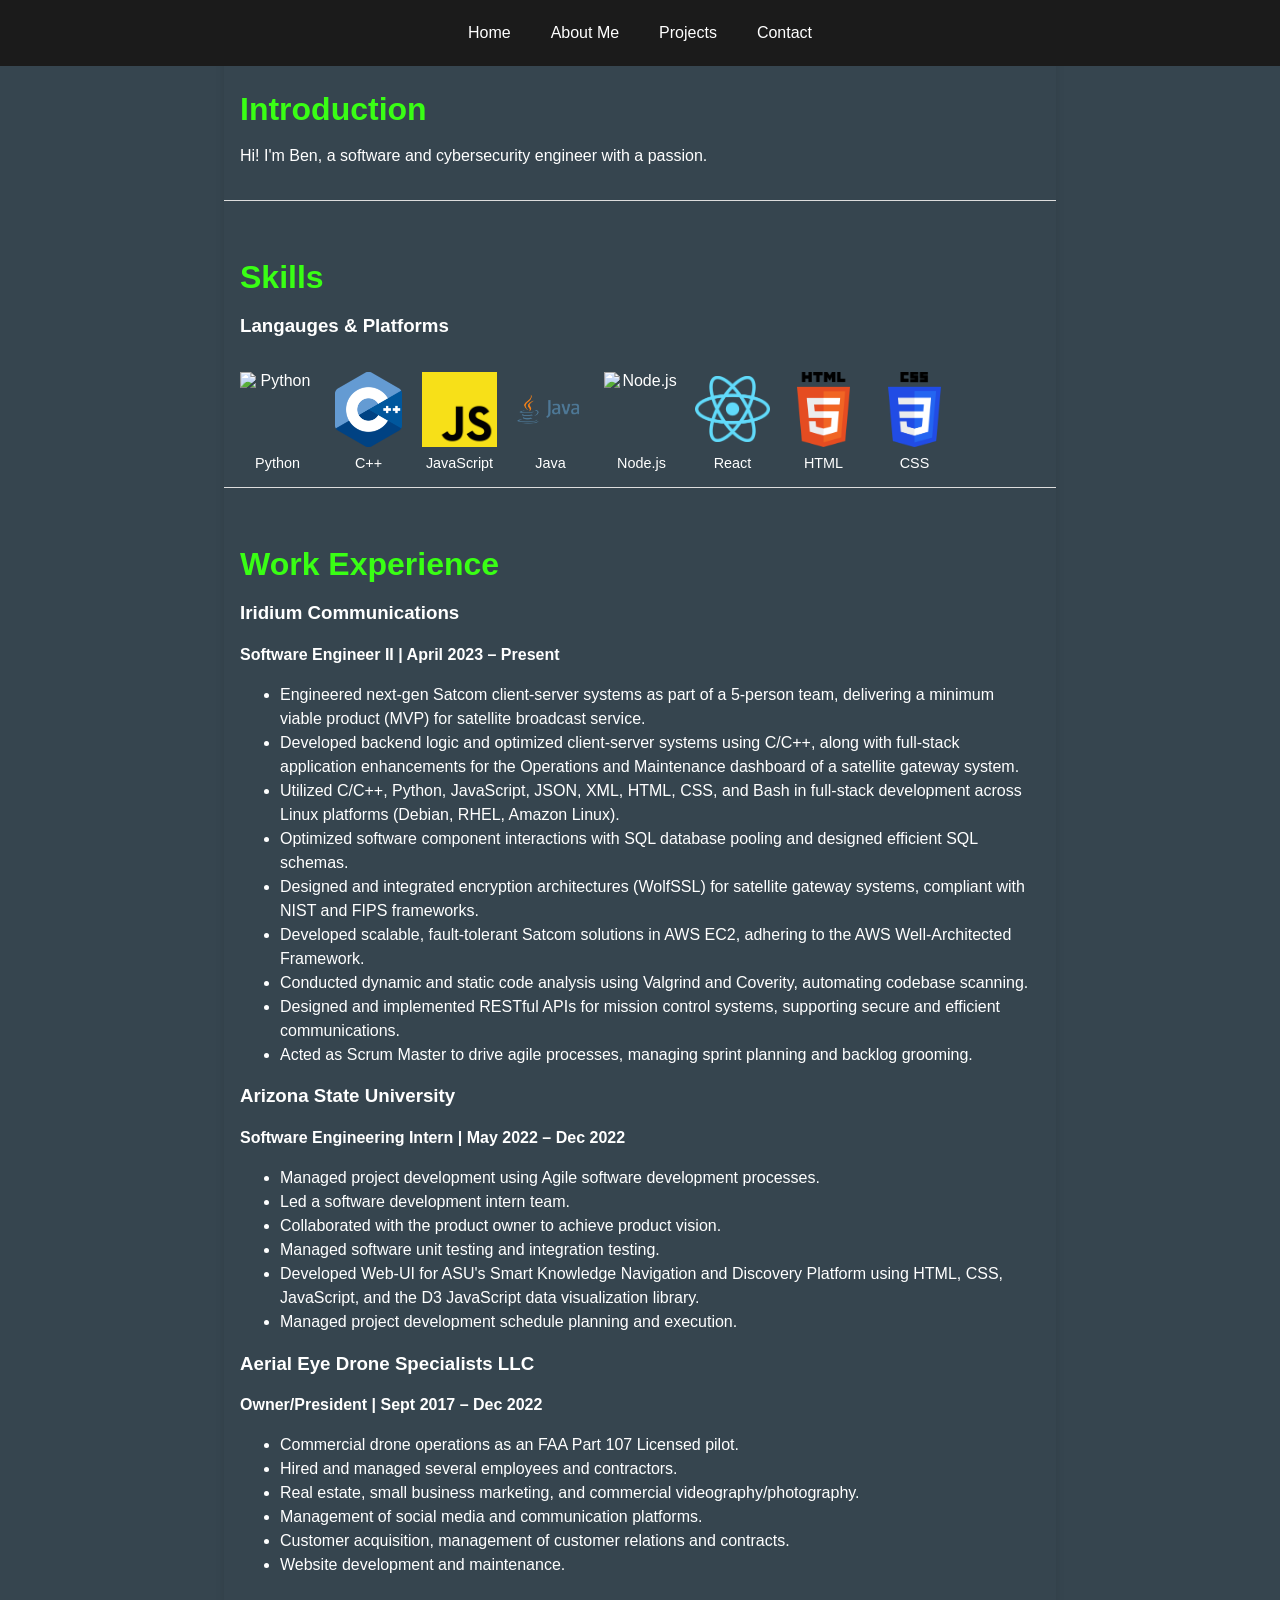
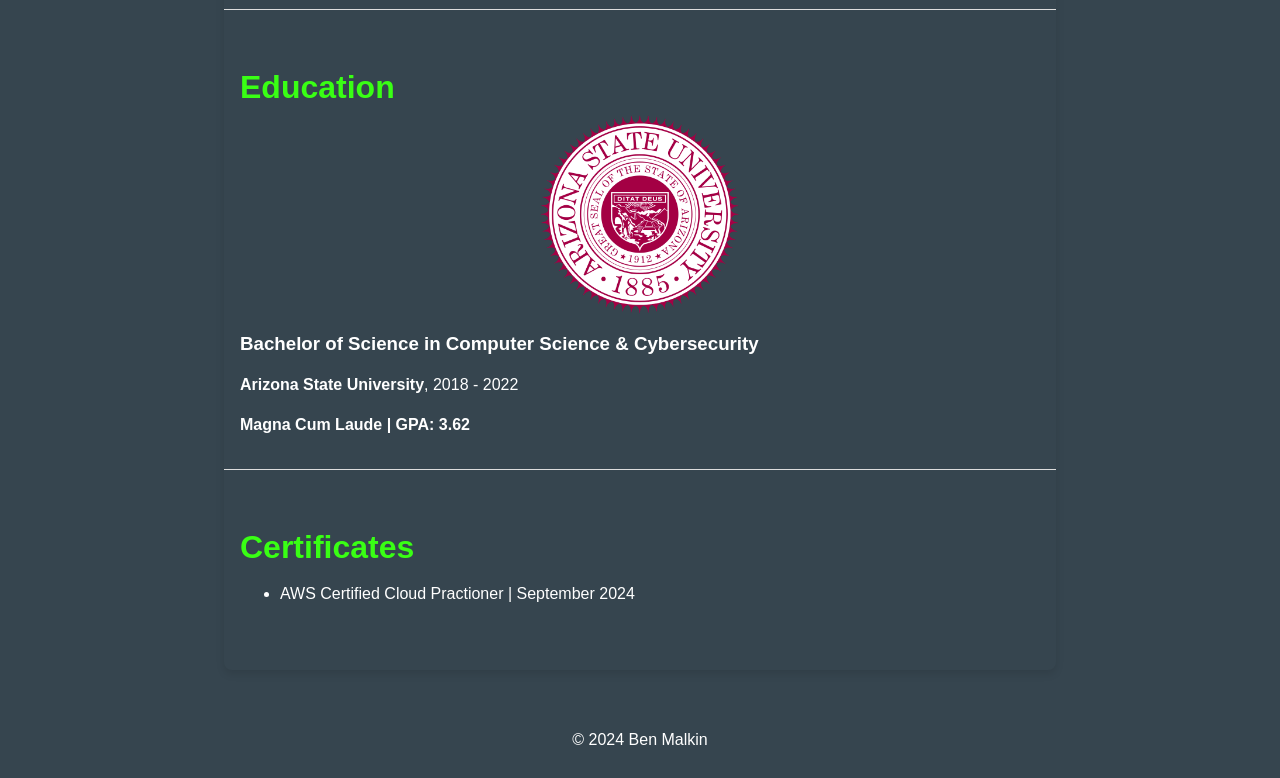
==== about.html @ 4ab467e0 "Update" ====
<!DOCTYPE html>
<html lang="en">
<head>
    <meta charset="UTF-8">
    <meta name="viewport" content="width=device-width, initial-scale=1.0">
    <title>Ben Malkin</title>
    <link rel="stylesheet" href="styles.css">
</head>

<div class = "nav-list">
    <li><a href="./index.html">Home</a></li>
    <li><a href="#about">About Me</a></li>
    <li><a href="#experience">Projects</a></li>
    <li><a href="#contact">Contact</a></li>
</div>

<body>
    <div class="about-container">
        <!-- Introduction Section -->
        <section class="about-intro">
          <h2>Introduction</h2>
          <p>Hi! I'm Ben, a software and cybersecurity engineer with a passion.</p>
        </section>
    
        <!-- Skills Section with Icon Grid -->
        <section class="about-skills">
            <h2>Skills</h2>
            <h3>Langauges & Platforms</h3>
            <div class="skills-grid">
            <div class="skill-item">
                <img src="./images/icons/python.png" alt="Python" class="skill-icon">
                <span>Python</span>
            </div>
            <div class="skill-item">
                <img src="./images/icons/C++-Logo.wine.png" alt="C++" class="skill-icon">
                <span>C++</span>
            </div>
            <div class="skill-item">
                <img src="./images/icons/Javascript_Logo.png" alt="JavaScript" class="skill-icon">
                <span>JavaScript</span>
            </div>
            <div class="skill-item">
                <img src="./images/icons/java_logo_icon_168609.png" alt="Java" class="skill-icon">
                <span>Java</span>
            </div>
            <div class="skill-item">
                <img src="./images/icons/nodejs.png" alt="Node.js" class="skill-icon">
                <span>Node.js</span>
            </div>
            <div class="skill-item">
                <img src="./images/icons/React-icon.svg.png" alt="React" class="skill-icon">
                <span>React</span>
            </div>
            <div class="skill-item">
                <img src="./images/icons/html.png" alt="HTML" class="skill-icon">
                <span>HTML</span>
            </div>
            <div class="skill-item">
                <img src="./images/icons//CSS3_logo_and_wordmark.svg.png" alt="CSS" class="skill-icon">
                <span>CSS</span>
            </div>
           
            
            <!-- Add more skill items as needed -->
            </div>
        </section>
  
        <!-- Work Experience Section -->
        <section class="about-experience">
          <h2>Work Experience</h2>
          <div class="experience-item"> 
            <h3>Iridium Communications</h3>
            <p><strong>Software Engineer II | April 2023 – Present</strong></p>
            <ul>
                <li>Engineered next-gen Satcom client-server systems as part of a 5-person team, delivering a minimum viable product (MVP) for satellite broadcast service.</li>
                <li>Developed backend logic and optimized client-server systems using C/C++, along with full-stack application enhancements for the Operations and Maintenance dashboard of a satellite gateway system.</li>
                <li>Utilized C/C++, Python, JavaScript, JSON, XML, HTML, CSS, and Bash in full-stack development across Linux platforms (Debian, RHEL, Amazon Linux).</li>
                <li>Optimized software component interactions with SQL database pooling and designed efficient SQL schemas.</li>
                <li>Designed and integrated encryption architectures (WolfSSL) for satellite gateway systems, compliant with NIST and FIPS frameworks.</li>
                <li>Developed scalable, fault-tolerant Satcom solutions in AWS EC2, adhering to the AWS Well-Architected Framework.</li>
                <li>Conducted dynamic and static code analysis using Valgrind and Coverity, automating codebase scanning.</li>
                <li>Designed and implemented RESTful APIs for mission control systems, supporting secure and efficient communications.</li>
                <li>Acted as Scrum Master to drive agile processes, managing sprint planning and backlog grooming.</li>
            </ul>
          </div>
          <div class="experience-item">
            <h3>Arizona State University</h3>
            <p><strong>Software Engineering Intern | May 2022 – Dec 2022</strong></p>
            <ul>
                <li>Managed project development using Agile software development processes.</li>
                <li>Led a software development intern team.</li>
                <li>Collaborated with the product owner to achieve product vision.</li>
                <li>Managed software unit testing and integration testing.</li>
                <li>Developed Web-UI for ASU's Smart Knowledge Navigation and Discovery Platform using HTML, CSS, JavaScript, and the D3 JavaScript data visualization library.</li>
                <li>Managed project development schedule planning and execution.</li>
            </ul>
          </div>
          <div class="experience-item">
            <h3>Aerial Eye Drone Specialists LLC</h3>
            <p><strong>Owner/President | Sept 2017 – Dec 2022</strong></p>
            <ul>
                <li>Commercial drone operations as an FAA Part 107 Licensed pilot.</li>
                <li>Hired and managed several employees and contractors.</li>
                <li>Real estate, small business marketing, and commercial videography/photography.</li>
                <li>Management of social media and communication platforms.</li>
                <li>Customer acquisition, management of customer relations and contracts.</li>
                <li>Website development and maintenance.</li>
            </ul>
            
          </div>
        </section>
    
        <!-- Education Section -->
        <section class="about-education">
          <h2>Education</h2>
          <img src="/images/Arizona_State_University_seal.svg.png" alt="ASU Logo" class="asu-image">
          <div class="education-item">
            <h3>Bachelor of Science in Computer Science & Cybersecurity</h3>
            <p><strong>Arizona State University</strong>, 2018 - 2022</p>
            <p><strong>Magna Cum Laude | GPA: 3.62</strong></p>

          </div>
        </section>
    
        <!-- Certificates Section -->
        <section class="about-certificates">
          <h2>Certificates</h2>
          <ul>
            <li>AWS Certified Cloud Practioner | September 2024</li>
          </ul>
        </section>
      </div>
      
    <footer>
        <p>&copy; 2024 Ben Malkin</p>
    </footer>

</body>
</html>
---- styles.css ----
html {
    background: #36454F
}

/* Start CSS for the Navigation Bar */
.nav-list {
    position: fixed;
    top: 0;
    width: 100%;
    background-color: #1b1b1b;
    padding: 10px;
    margin: 0;
    display: flex;
    justify-content:center;
    list-style-type: none;
}

.nav-list li {
    margin: 0;
}

.nav-list li a {
    color: rgb(255, 255, 255);
    text-decoration: none;
    padding: 14px 20px;
    font-family: Arial, Helvetica, sans-serif;
    display: block;
}

.nav-list li a:hover {
    background-color: #555;
}
/* End CSS for the Navigation Bar */


body {
    font-family:Verdana, Geneva, Tahoma, sans-serif;
    color:#fff;
    margin: 0;
    padding: 0;
    display: flex;
    flex-direction: column;
    align-items: center;
    justify-content: center;
    min-height: 100vh;
}

/* 3D Styling for the name */
#name {
    font-size: 4rem; /* Larger font for emphasis */
    color: #39FF14; /* Bright yellow to pop on grey */
    font-weight: bold;
    text-shadow: 
        2px 2px 0 #050505, /* Lighter grey for shadow depth */
        4px 4px 0 #837f7f, /* Medium grey for middle layer */
        6px 6px 0 #030303; /* Dark grey for bottom layer */
}

#tagline {
    font-size: 1.5rem;
    color: #f1f1f1;
    margin-top: 10px;
    font-style: italic;
    opacity: 0.9; /* Slight transparency for effect */
}

/* Container for the About Me sections */
.about-container {
    display: flex;
    flex-direction: column;
    align-items: center;
    max-width: 800px;
    margin: 2rem auto;
    padding: 1rem;
    border-radius: 8px;
    box-shadow: 0px 4px 8px rgba(0, 0, 0, 0.1);
  }
  
  /* Styling for each section */
section {
    width: 100%;
    padding: 1rem;
    margin-bottom: 1rem;
    border-bottom: 1px solid #ddd;
  }
  
  section:last-child {
    border-bottom: none;
  }
  
h2 {
    font-size: 2rem;
    margin-bottom: 0.5rem;
    color: #39FF14
  }
  
p, ul {
    font-size: 1rem;
    line-height: 1.5;
  }
  
  /* Skills Grid */
.skills-grid {
  display: grid;
  grid-template-columns: repeat(auto-fit, minmax(100px, 1fr));
  display: flex;
  gap: 1rem;
  padding-top: 1rem;
}

.skill-item {
  display: flex;
  flex-direction: column;
  align-items: center;
  text-align: center;
}

.skill-icon {
  width: 75px;
  height: 75px;
  object-fit: contain; 
  margin-bottom: 0.5rem;
}

.skill-item span {
  font-size: 0.9rem;
  color: #ffffff;
}
  
/* Add a little styling for the GitHub link */
a {
  color: #0073e6;
  text-decoration: none;
}

a:hover {
  text-decoration: underline;
}

.asu-image {
  display: block;
  margin: 0 auto; /* Centers the image horizontally */
  width: 200px; /* Adjust size as needed */
  height: 200px; /* Keep square for circular styling */
  object-fit: contain; /* Ensures image maintains aspect ratio within the circle */
  margin-bottom: 1rem; /* Space between image and text */
  justify-content: center;
}

header {
    text-align: center;
    color: #fff;
}

main {
    padding: 20px;
    text-align: center;
}

footer {
    color: #fff;
    padding: 10px;
    text-align: center;
    width: 100%;
    position: static;
    bottom: 0;
}
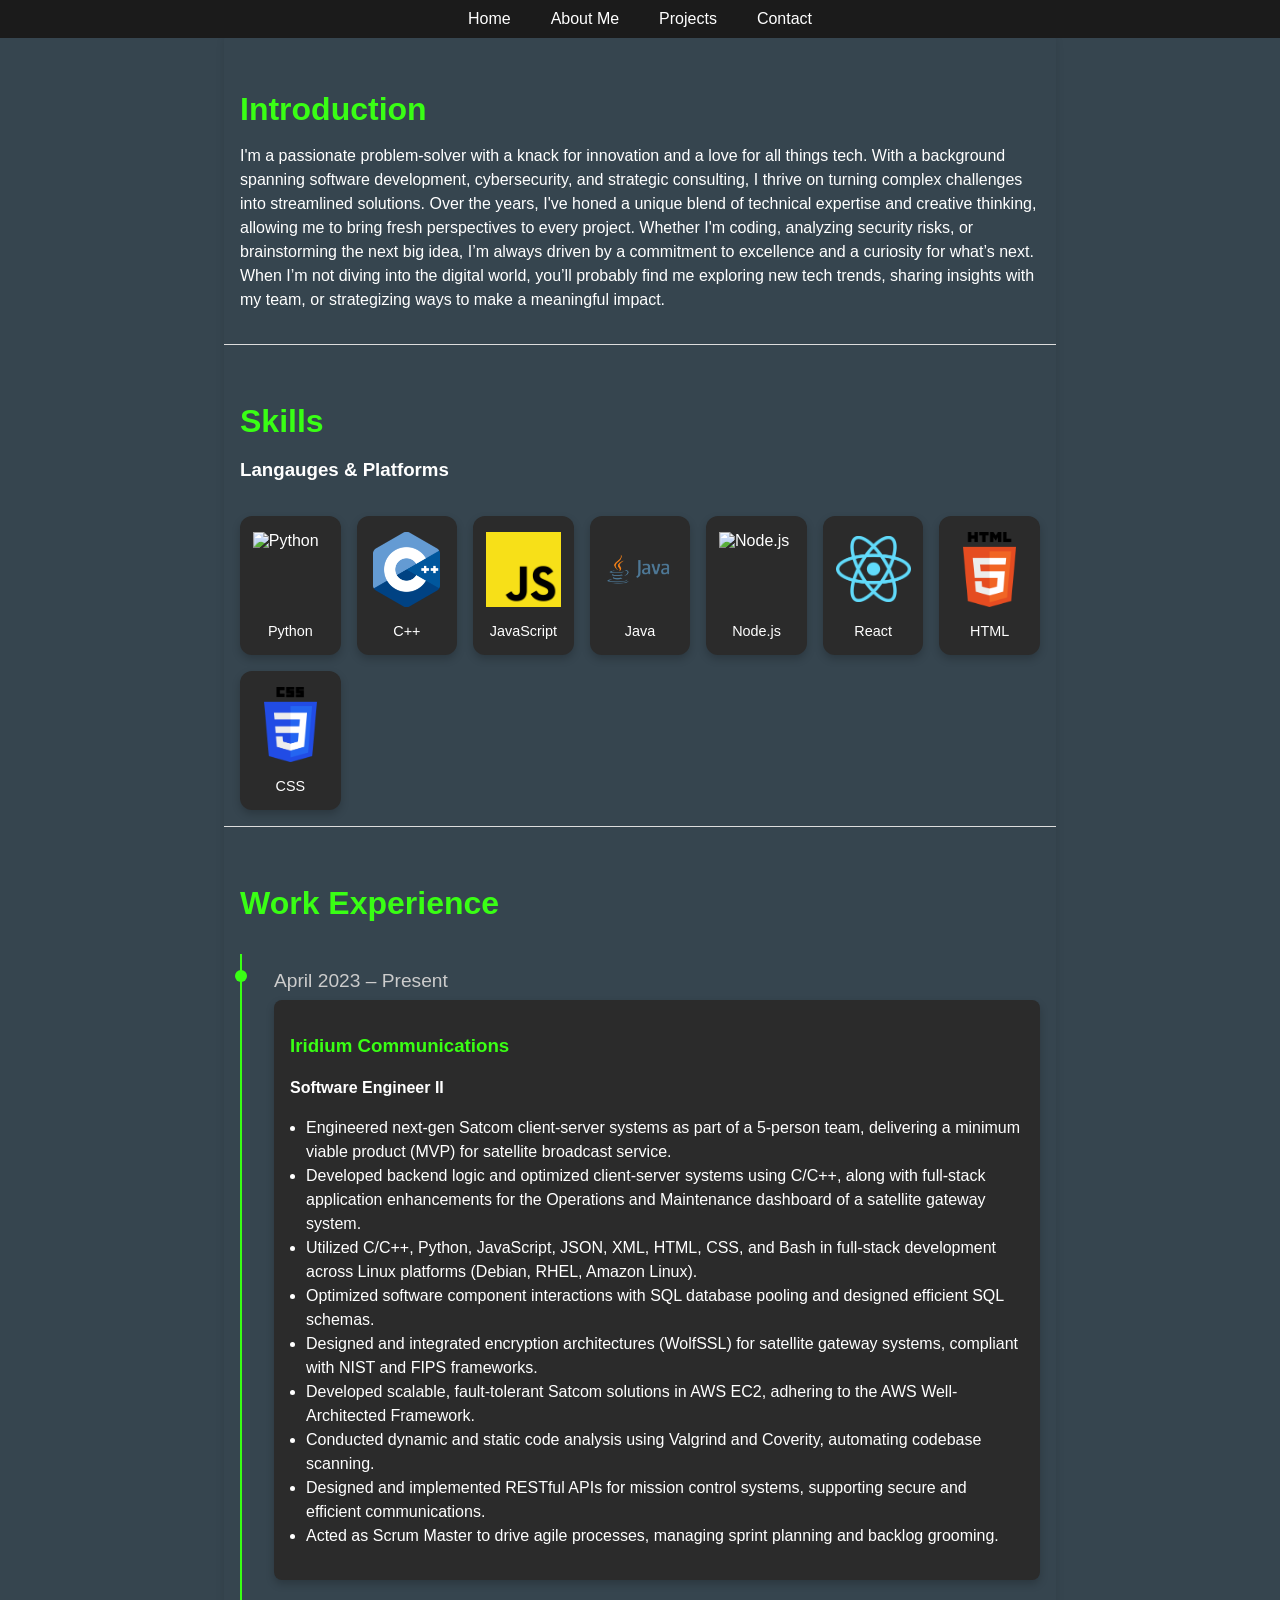
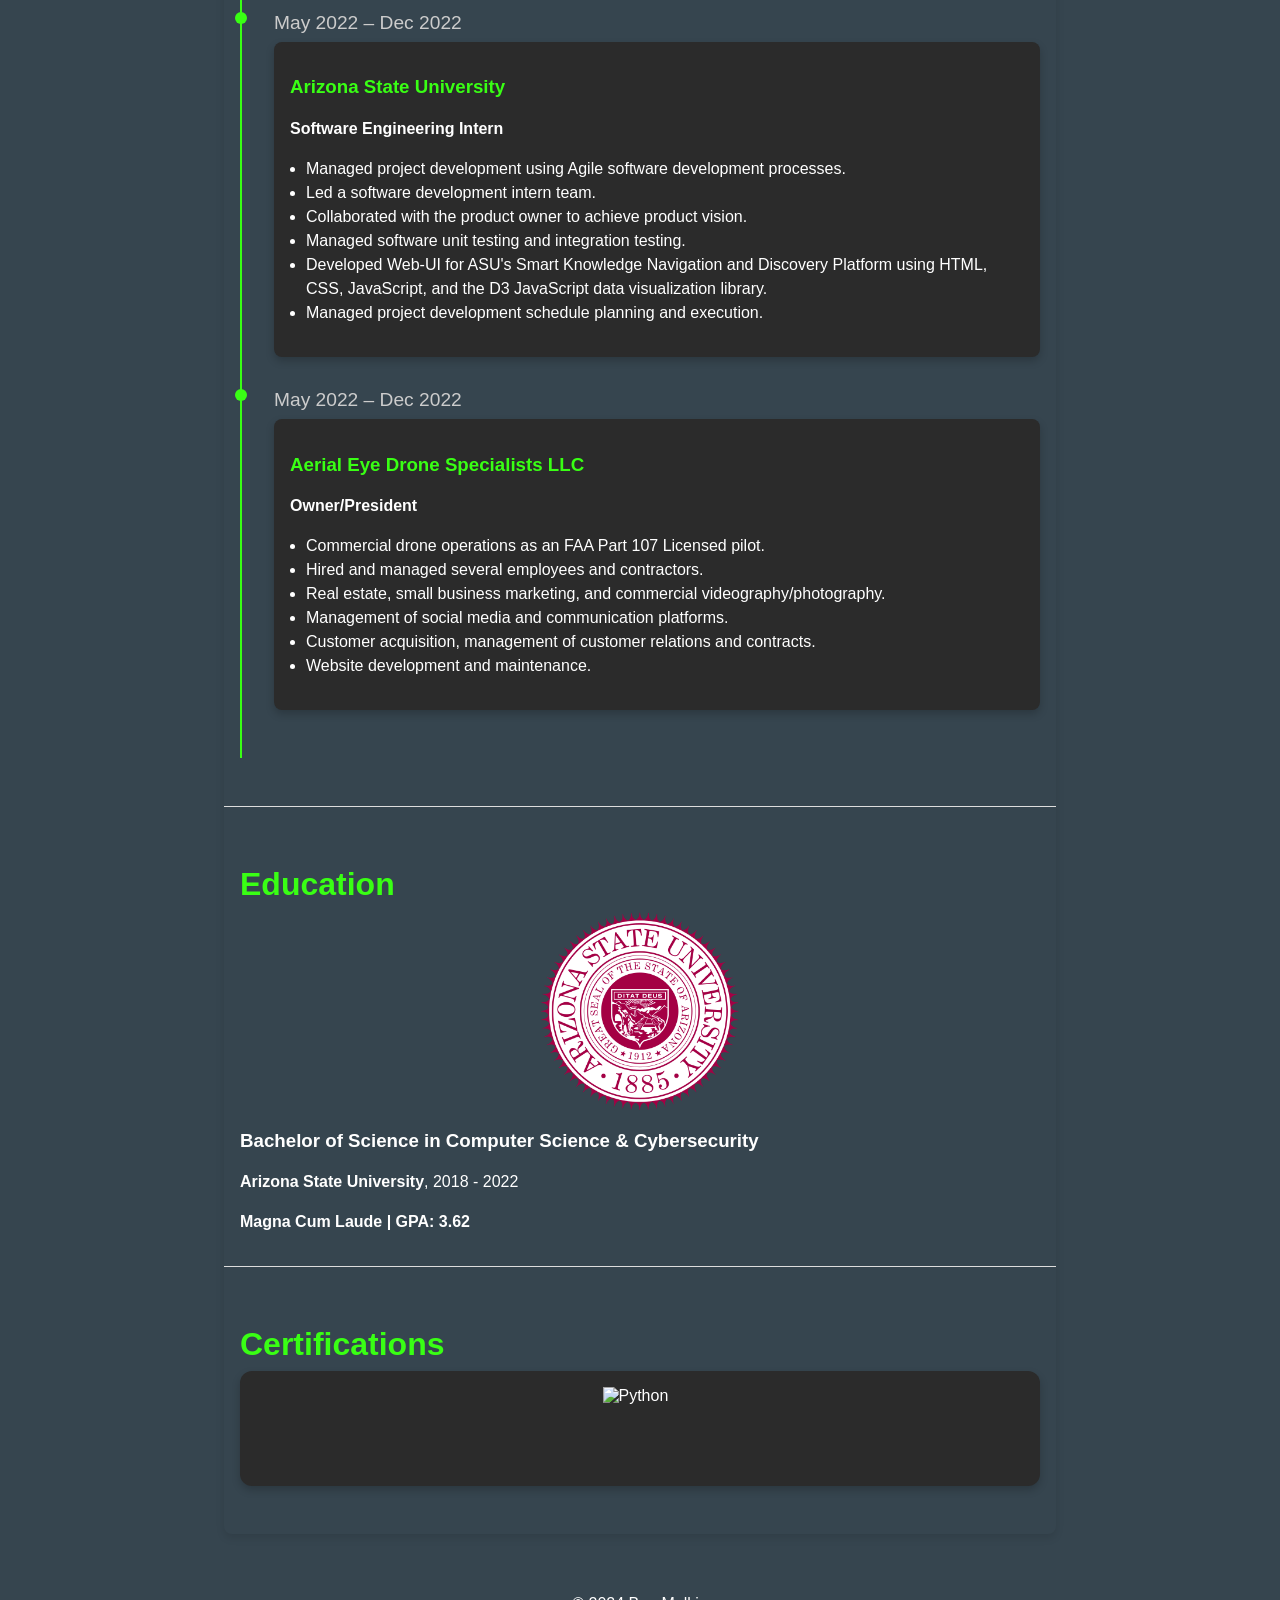
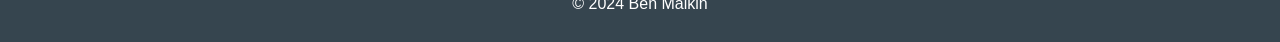
==== commit 130d8abb: "styling updates" ====
--- a/about.html
+++ b/about.html
@@ -19,7 +19,7 @@
         <!-- Introduction Section -->
         <section class="about-intro">
           <h2>Introduction</h2>
-          <p>Hi! I'm Ben, a software and cybersecurity engineer with a passion.</p>
+          <p>I'm a passionate problem-solver with a knack for innovation and a love for all things tech. With a background spanning software development, cybersecurity, and strategic consulting, I thrive on turning complex challenges into streamlined solutions. Over the years, I've honed a unique blend of technical expertise and creative thinking, allowing me to bring fresh perspectives to every project. Whether I'm coding, analyzing security risks, or brainstorming the next big idea, I’m always driven by a commitment to excellence and a curiosity for what’s next. When I’m not diving into the digital world, you’ll probably find me exploring new tech trends, sharing insights with my team, or strategizing ways to make a meaningful impact.</p>
         </section>
     
         <!-- Skills Section with Icon Grid -->
@@ -64,56 +64,66 @@
             <!-- Add more skill items as needed -->
             </div>
         </section>
-  
-        <!-- Work Experience Section -->
+
         <section class="about-experience">
-          <h2>Work Experience</h2>
-          <div class="experience-item"> 
-            <h3>Iridium Communications</h3>
-            <p><strong>Software Engineer II | April 2023 – Present</strong></p>
-            <ul>
-                <li>Engineered next-gen Satcom client-server systems as part of a 5-person team, delivering a minimum viable product (MVP) for satellite broadcast service.</li>
-                <li>Developed backend logic and optimized client-server systems using C/C++, along with full-stack application enhancements for the Operations and Maintenance dashboard of a satellite gateway system.</li>
-                <li>Utilized C/C++, Python, JavaScript, JSON, XML, HTML, CSS, and Bash in full-stack development across Linux platforms (Debian, RHEL, Amazon Linux).</li>
-                <li>Optimized software component interactions with SQL database pooling and designed efficient SQL schemas.</li>
-                <li>Designed and integrated encryption architectures (WolfSSL) for satellite gateway systems, compliant with NIST and FIPS frameworks.</li>
-                <li>Developed scalable, fault-tolerant Satcom solutions in AWS EC2, adhering to the AWS Well-Architected Framework.</li>
-                <li>Conducted dynamic and static code analysis using Valgrind and Coverity, automating codebase scanning.</li>
-                <li>Designed and implemented RESTful APIs for mission control systems, supporting secure and efficient communications.</li>
-                <li>Acted as Scrum Master to drive agile processes, managing sprint planning and backlog grooming.</li>
-            </ul>
-          </div>
-          <div class="experience-item">
-            <h3>Arizona State University</h3>
-            <p><strong>Software Engineering Intern | May 2022 – Dec 2022</strong></p>
-            <ul>
-                <li>Managed project development using Agile software development processes.</li>
-                <li>Led a software development intern team.</li>
-                <li>Collaborated with the product owner to achieve product vision.</li>
-                <li>Managed software unit testing and integration testing.</li>
-                <li>Developed Web-UI for ASU's Smart Knowledge Navigation and Discovery Platform using HTML, CSS, JavaScript, and the D3 JavaScript data visualization library.</li>
-                <li>Managed project development schedule planning and execution.</li>
-            </ul>
-          </div>
-          <div class="experience-item">
-            <h3>Aerial Eye Drone Specialists LLC</h3>
-            <p><strong>Owner/President | Sept 2017 – Dec 2022</strong></p>
-            <ul>
-                <li>Commercial drone operations as an FAA Part 107 Licensed pilot.</li>
-                <li>Hired and managed several employees and contractors.</li>
-                <li>Real estate, small business marketing, and commercial videography/photography.</li>
-                <li>Management of social media and communication platforms.</li>
-                <li>Customer acquisition, management of customer relations and contracts.</li>
-                <li>Website development and maintenance.</li>
-            </ul>
-            
-          </div>
+            <h2>Work Experience</h2>
+            <div class="timeline">
+                <div class="timeline-item">
+                    <div class="timeline-date">April 2023 – Present</div>
+                    <div class="timeline-content">
+                        <h3>Iridium Communications</h3>
+                        <p><strong>Software Engineer II</strong></p>
+                        <ul>
+                            <li>Engineered next-gen Satcom client-server systems as part of a 5-person team, delivering a minimum viable product (MVP) for satellite broadcast service.</li>
+                            <li>Developed backend logic and optimized client-server systems using C/C++, along with full-stack application enhancements for the Operations and Maintenance dashboard of a satellite gateway system.</li>
+                            <li>Utilized C/C++, Python, JavaScript, JSON, XML, HTML, CSS, and Bash in full-stack development across Linux platforms (Debian, RHEL, Amazon Linux).</li>
+                            <li>Optimized software component interactions with SQL database pooling and designed efficient SQL schemas.</li>
+                            <li>Designed and integrated encryption architectures (WolfSSL) for satellite gateway systems, compliant with NIST and FIPS frameworks.</li>
+                            <li>Developed scalable, fault-tolerant Satcom solutions in AWS EC2, adhering to the AWS Well-Architected Framework.</li>
+                            <li>Conducted dynamic and static code analysis using Valgrind and Coverity, automating codebase scanning.</li>
+                            <li>Designed and implemented RESTful APIs for mission control systems, supporting secure and efficient communications.</li>
+                            <li>Acted as Scrum Master to drive agile processes, managing sprint planning and backlog grooming.</li>
+                        </ul>
+                    </div>
+                </div>
+                <div class="timeline-item">
+                    <div class="timeline-date">May 2022 – Dec 2022</div>
+                    <div class="timeline-content">
+                        <h3>Arizona State University</h3>
+                        <p><strong>Software Engineering Intern</strong></p>
+                        <ul>
+                            <li>Managed project development using Agile software development processes.</li>
+                            <li>Led a software development intern team.</li>
+                            <li>Collaborated with the product owner to achieve product vision.</li>
+                            <li>Managed software unit testing and integration testing.</li>
+                            <li>Developed Web-UI for ASU's Smart Knowledge Navigation and Discovery Platform using HTML, CSS, JavaScript, and the D3 JavaScript data visualization library.</li>
+                            <li>Managed project development schedule planning and execution.</li>
+                        </ul>
+                    </div>
+                </div>
+                <div class="timeline-item">
+                    <div class="timeline-date">May 2022 – Dec 2022</div>
+                    <div class="timeline-content">
+                        <h3>Aerial Eye Drone Specialists LLC</h3>
+                        <p><strong>Owner/President</strong></p>
+                        <ul>
+                            <li>Commercial drone operations as an FAA Part 107 Licensed pilot.</li>
+                            <li>Hired and managed several employees and contractors.</li>
+                            <li>Real estate, small business marketing, and commercial videography/photography.</li>
+                            <li>Management of social media and communication platforms.</li>
+                            <li>Customer acquisition, management of customer relations and contracts.</li>
+                            <li>Website development and maintenance.</li>
+                        </ul>
+                    </div>
+                </div>
+                <!-- Add other timeline items as needed -->
+            </div>
         </section>
-    
+
         <!-- Education Section -->
         <section class="about-education">
           <h2>Education</h2>
-          <img src="/images/Arizona_State_University_seal.svg.png" alt="ASU Logo" class="asu-image">
+          <img src="./images/Arizona_State_University_seal.svg.png" alt="ASU Logo" class="asu-image">
           <div class="education-item">
             <h3>Bachelor of Science in Computer Science & Cybersecurity</h3>
             <p><strong>Arizona State University</strong>, 2018 - 2022</p>
@@ -124,10 +134,16 @@
     
         <!-- Certificates Section -->
         <section class="about-certificates">
-          <h2>Certificates</h2>
-          <ul>
-            <li>AWS Certified Cloud Practioner | September 2024</li>
-          </ul>
+          <h2>Certifications</h2>
+          <!-- Skills Section with Icon Grid -->
+            <div class="certs-grid">
+            <div class="certs-item">
+                <img src="./images/image.png" alt="Python" class=" skill-icon">
+            </div>
+           
+            
+            <!-- Add more skill items as needed -->
+            </div>
         </section>
       </div>
       
--- a/styles.css
+++ b/styles.css
@@ -1,109 +1,113 @@
-html {
-    background: #36454F
-}
-
-/* Start CSS for the Navigation Bar */
+html { 
+  background: #36454F;
+}
+
+/* Navigation Bar */
 .nav-list {
-    position: fixed;
-    top: 0;
-    width: 100%;
-    background-color: #1b1b1b;
-    padding: 10px;
-    margin: 0;
-    display: flex;
-    justify-content:center;
-    list-style-type: none;
+  position: fixed;
+  top: 0;
+  width: 100%;
+  background-color: #1b1b1b;
+  padding: 10px 0;
+  margin: 0;
+  display: flex;
+  justify-content: center;
+  list-style: none;
 }
 
 .nav-list li {
-    margin: 0;
+  margin: 0;
 }
 
 .nav-list li a {
-    color: rgb(255, 255, 255);
-    text-decoration: none;
-    padding: 14px 20px;
-    font-family: Arial, Helvetica, sans-serif;
-    display: block;
+  color: #FFF;
+  text-decoration: none;
+  padding: 14px 20px;
+  font-family: Arial, Helvetica, sans-serif;
 }
 
 .nav-list li a:hover {
-    background-color: #555;
-}
-/* End CSS for the Navigation Bar */
-
-
+  background-color: #555;
+}
+
+/* Base Styling */
 body {
-    font-family:Verdana, Geneva, Tahoma, sans-serif;
-    color:#fff;
-    margin: 0;
-    padding: 0;
-    display: flex;
-    flex-direction: column;
-    align-items: center;
-    justify-content: center;
-    min-height: 100vh;
-}
-
-/* 3D Styling for the name */
+  font-family: Verdana, Geneva, Tahoma, sans-serif;
+  color: #FFF;
+  margin: 0;
+  padding: 0;
+  display: flex;
+  flex-direction: column;
+  align-items: center;
+  justify-content: center;
+  min-height: 100vh;
+}
+
+h2 {
+  font-size: 2rem;
+  color: #39FF14;
+  margin-bottom: 0.5rem;
+}
+
+p, ul {
+  font-size: 1rem;
+  line-height: 1.5;
+}
+
+a {
+  color: #0073e6;
+  text-decoration: none;
+}
+
+a:hover {
+  text-decoration: underline;
+}
+
+/* Name Styling */
 #name {
-    font-size: 4rem; /* Larger font for emphasis */
-    color: #39FF14; /* Bright yellow to pop on grey */
-    font-weight: bold;
-    text-shadow: 
-        2px 2px 0 #050505, /* Lighter grey for shadow depth */
-        4px 4px 0 #837f7f, /* Medium grey for middle layer */
-        6px 6px 0 #030303; /* Dark grey for bottom layer */
+  font-size: 4rem;
+  color: #39FF14;
+  font-weight: bold;
+  text-shadow: 
+      2px 2px 0 #050505, 
+      4px 4px 0 #837f7f, 
+      6px 6px 0 #030303;
 }
 
 #tagline {
-    font-size: 1.5rem;
-    color: #f1f1f1;
-    margin-top: 10px;
-    font-style: italic;
-    opacity: 0.9; /* Slight transparency for effect */
-}
-
-/* Container for the About Me sections */
+  font-size: 1.5rem;
+  color: #f1f1f1;
+  margin-top: 10px;
+  font-style: italic;
+  opacity: 0.9;
+}
+
+/* Container Styling */
 .about-container {
-    display: flex;
-    flex-direction: column;
-    align-items: center;
-    max-width: 800px;
-    margin: 2rem auto;
-    padding: 1rem;
-    border-radius: 8px;
-    box-shadow: 0px 4px 8px rgba(0, 0, 0, 0.1);
-  }
-  
-  /* Styling for each section */
+  display: flex;
+  flex-direction: column;
+  align-items: center;
+  max-width: 800px;
+  margin: 2rem auto;
+  padding: 1rem;
+  border-radius: 8px;
+  box-shadow: 0px 4px 8px rgba(0, 0, 0, 0.1);
+}
+
 section {
-    width: 100%;
-    padding: 1rem;
-    margin-bottom: 1rem;
-    border-bottom: 1px solid #ddd;
-  }
-  
-  section:last-child {
-    border-bottom: none;
-  }
-  
-h2 {
-    font-size: 2rem;
-    margin-bottom: 0.5rem;
-    color: #39FF14
-  }
-  
-p, ul {
-    font-size: 1rem;
-    line-height: 1.5;
-  }
-  
-  /* Skills Grid */
+  width: 100%;
+  padding: 1rem;
+  margin-bottom: 1rem;
+  border-bottom: 1px solid #ddd;
+}
+
+section:last-child {
+  border-bottom: none;
+}
+
 .skills-grid {
   display: grid;
-  grid-template-columns: repeat(auto-fit, minmax(100px, 1fr));
-  display: flex;
+  grid-template-columns: repeat(auto-fit, minmax(100px, 1fr)); /* Responsive column layout */
   gap: 1rem;
   padding-top: 1rem;
 }
@@ -112,56 +116,151 @@
   display: flex;
   flex-direction: column;
   align-items: center;
-  text-align: center;
+  padding: 1rem;
+  background-color: #2b2b2b; /* Dark background */
+  border-radius: 12px; /* Rounded edges */
+  box-shadow: 0 4px 8px rgba(0, 0, 0, 0.2); /* Subtle shadow */
+  transition: transform 0.3s ease, box-shadow 0.3s ease; /* Smooth transition for hover effect */
+  cursor: pointer; /* Pointer cursor to indicate interactivity */
+}
+
+.skill-item:hover {
+  transform: scale(1.05); /* Slightly enlarge on hover */
+  box-shadow: 0 8px 16px rgba(0, 255, 70, 0.4); /* Brighter shadow effect on hover */
+  background-color: #333; /* Darker background on hover */
 }
 
 .skill-icon {
   width: 75px;
   height: 75px;
-  object-fit: contain; 
-  margin-bottom: 0.5rem;
+  object-fit: contain;
+  margin-bottom: 0.5rem;
+  transition: filter 0.3s ease; /* Smooth transition for icon color change */
+}
+
+.skill-icon:hover {
+  filter: brightness(1.3); /* Slightly brighten icon on hover */
 }
 
 .skill-item span {
   font-size: 0.9rem;
   color: #ffffff;
-}
-  
-/* Add a little styling for the GitHub link */
-a {
-  color: #0073e6;
-  text-decoration: none;
-}
-
-a:hover {
-  text-decoration: underline;
-}
-
-.asu-image {
+  margin-top: 0.5rem;
+}
+
+skills-grid {
+  display: grid;
+  grid-template-columns: repeat(auto-fit, minmax(100px, 1fr)); /* Responsive column layout */
+  gap: 1rem;
+  padding-top: 1rem;
+}
+
+.certs-item {
+  display: flex;
+  flex-direction: column;
+  align-items: center;
+  padding: 1rem;
+  background-color: #2b2b2b; /* Dark background */
+  border-radius: 12px; /* Rounded edges */
+  box-shadow: 0 4px 8px rgba(0, 0, 0, 0.2); /* Subtle shadow */
+  transition: transform 0.3s ease, box-shadow 0.3s ease; /* Smooth transition for hover effect */
+  cursor: pointer; /* Pointer cursor to indicate interactivity */
+}
+
+.certs-item:hover {
+  transform: scale(1.05); /* Slightly enlarge on hover */
+  box-shadow: 0 8px 16px rgba(0, 255, 70, 0.4); /* Brighter shadow effect on hover */
+  background-color: #333; /* Darker background on hover */
+}
+
+.certs-icon {
+  width: 200px;
+  height: 200px;
+  object-fit: fill;
+  margin-bottom: 0.5rem;
+  transition: filter 0.3s ease; /* Smooth transition for icon color change */
+}
+
+.certs-icon:hover {
+  filter: brightness(1.3); /* Slightly brighten icon on hover */
+}
+
+/* Timeline Styling */
+.timeline {
+  position: relative;
+  margin: 2rem 0;
+  padding: 1rem 0;
+  border-left: 2px solid #39FF14;
+}
+
+.timeline-item {
+  position: relative;
+  padding-left: 2rem;
+  margin-bottom: 2rem;
+}
+
+.timeline-item::before {
+  content: '';
+  position: absolute;
+  left: -7px;
+  top: 0;
+  width: 12px;
+  height: 12px;
+  background-color: #39FF14;
+  border-radius: 50%;
+}
+
+.timeline-date {
+  font-size: 1.2rem;
+  color: #ccc;
+  margin-bottom: 0.5rem;
+}
+
+.timeline-content {
+  padding: 1rem;
+  background: #2b2b2b;
+  border-radius: 8px;
+  box-shadow: 0px 4px 8px rgba(0, 0, 0, 0.2);
+}
+
+.timeline-content h3 {
+  color: #39FF14;
+}
+
+.timeline-content ul {
+  margin-top: 0.5rem;
+  list-style: disc;
+  padding-left: 1rem;
+}
+
+/* Responsive Adjustments */
+@media screen and (max-width: 600px) {
+  .timeline {
+      border-left: none;
+  }
+  .timeline-item {
+      padding-left: 0;
+  }
+  .timeline-item::before {
+      left: 0;
+  }
+}
+
+/* Footer */
+footer {
+  color: #FFF;
+  padding: 10px;
+  text-align: center;
+  width: 100%;
+}
+
+/* Logo Images */
+.asu-image,
+.work-logo {
   display: block;
-  margin: 0 auto; /* Centers the image horizontally */
-  width: 200px; /* Adjust size as needed */
-  height: 200px; /* Keep square for circular styling */
-  object-fit: contain; /* Ensures image maintains aspect ratio within the circle */
-  margin-bottom: 1rem; /* Space between image and text */
-  justify-content: center;
-}
-
-header {
-    text-align: center;
-    color: #fff;
-}
-
-main {
-    padding: 20px;
-    text-align: center;
-}
-
-footer {
-    color: #fff;
-    padding: 10px;
-    text-align: center;
-    width: 100%;
-    position: static;
-    bottom: 0;
-}+  margin: 0 auto;
+  width: 200px;
+  height: 200px;
+  object-fit: contain;
+  margin-bottom: 1rem;
+}
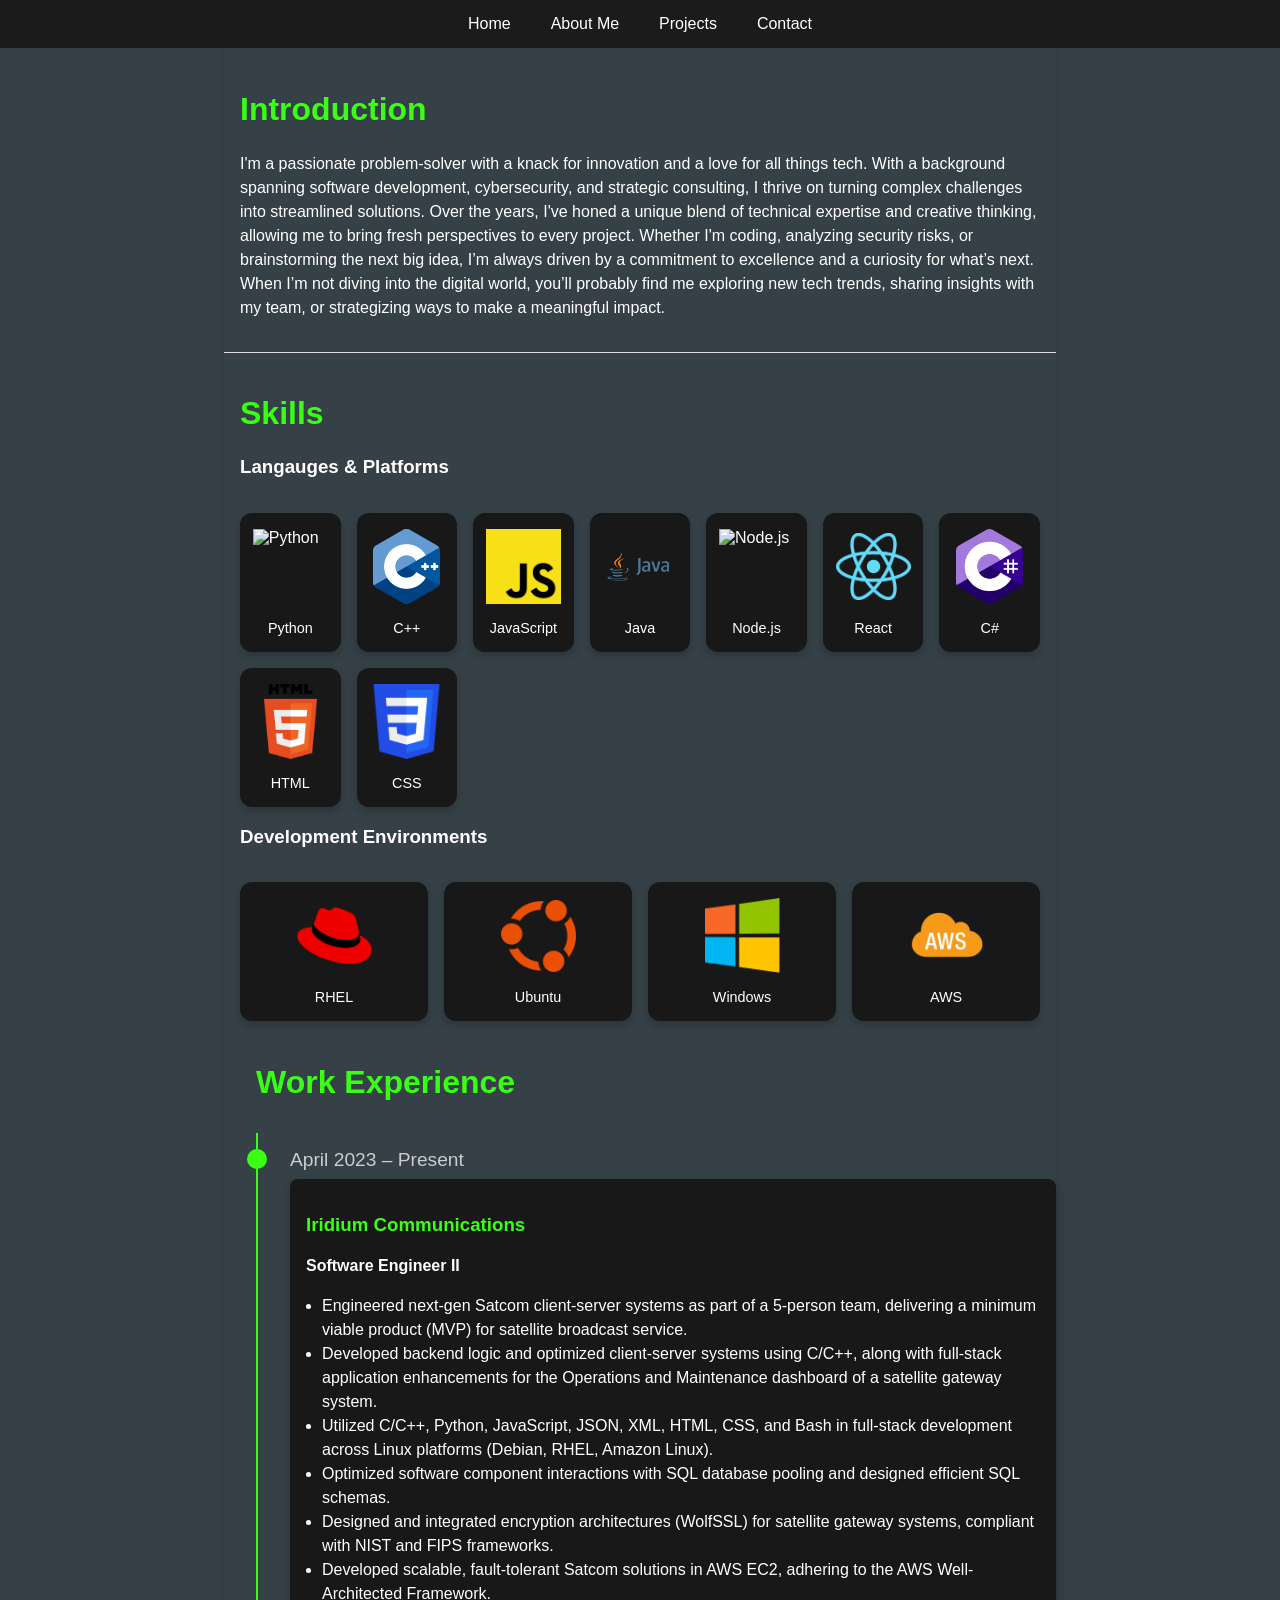
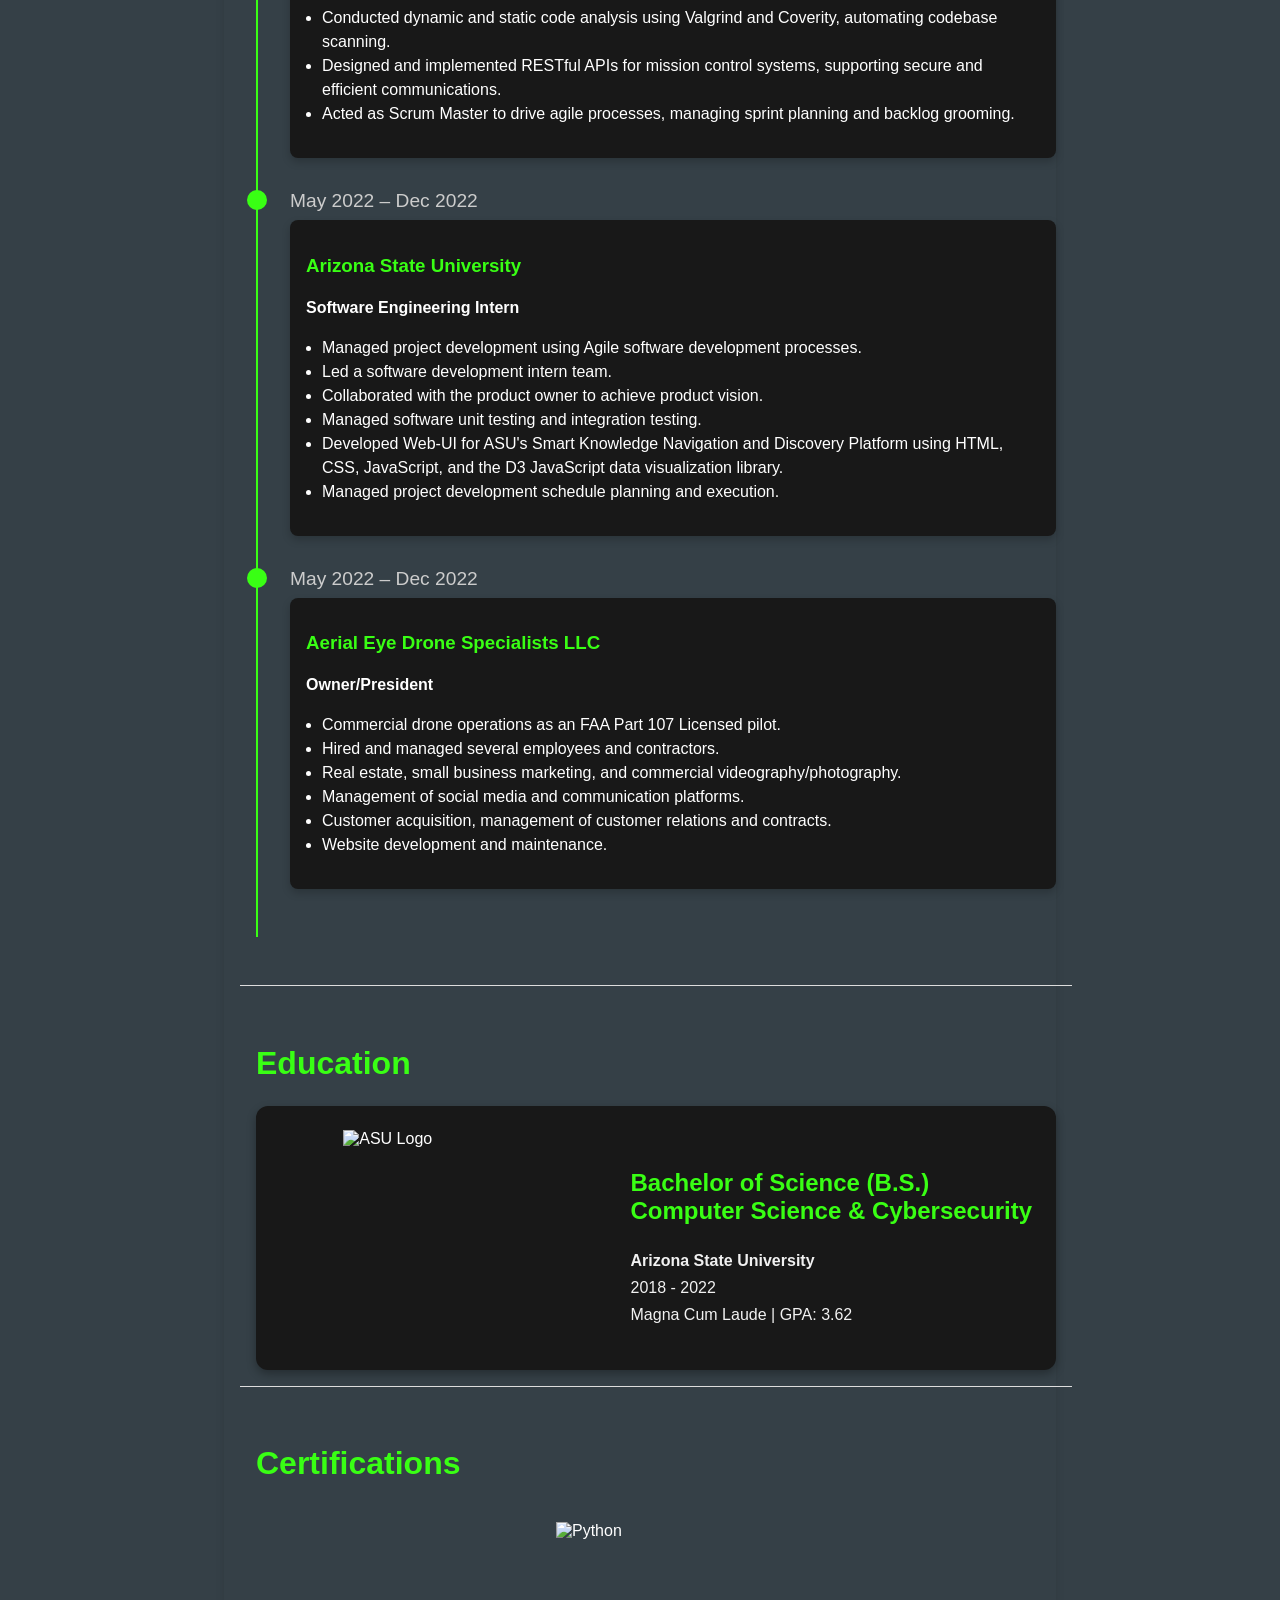
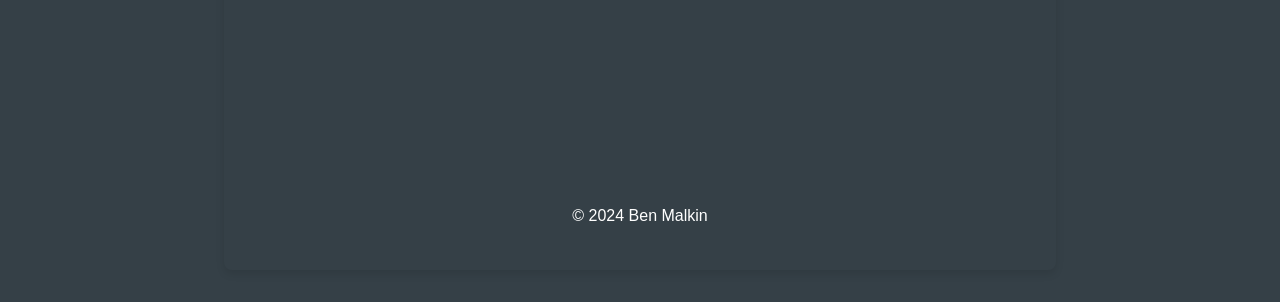
==== commit 5a1d7f17: "updates" ====
--- a/about.html
+++ b/about.html
@@ -9,9 +9,9 @@
 
 <div class = "nav-list">
     <li><a href="./index.html">Home</a></li>
-    <li><a href="#about">About Me</a></li>
-    <li><a href="#experience">Projects</a></li>
-    <li><a href="#contact">Contact</a></li>
+    <li><a href="./about.html">About Me</a></li>
+    <li><a href="./projects.html">Projects</a></li>
+    <li><a href="./contact.html">Contact</a></li>
 </div>
 
 <body>
@@ -23,7 +23,7 @@
         </section>
     
         <!-- Skills Section with Icon Grid -->
-        <section class="about-skills">
+        <div class="about-skills">
             <h2>Skills</h2>
             <h3>Langauges & Platforms</h3>
             <div class="skills-grid">
@@ -52,17 +52,39 @@
                 <span>React</span>
             </div>
             <div class="skill-item">
+                <img src="./images/icons/Logo_C_sharp.svg.png" alt="c-sharp" class="skill-icon">
+                <span>C#</span>
+            </div>
+            <div class="skill-item">
                 <img src="./images/icons/html.png" alt="HTML" class="skill-icon">
                 <span>HTML</span>
             </div>
             <div class="skill-item">
-                <img src="./images/icons//CSS3_logo_and_wordmark.svg.png" alt="CSS" class="skill-icon">
+                <img src="./images/icons/CSS3_logo.svg.png" alt="CSS" class="skill-icon">
                 <span>CSS</span>
-            </div>
-           
-            
+            </div>       
             <!-- Add more skill items as needed -->
             </div>
+            <h3>Development Environments</h3>
+            <div class="skills-grid">
+            <div class="skill-item">
+                <img src="./images/Red_Hat_logo.svg.png" alt="RHEL" class="skill-icon">
+                <span>RHEL</span>
+            </div>
+            <div class="skill-item">
+                <img src="./images/Ubuntu-logo-no-wordmark-solid-o-2022.svg.png" alt="ubuntu" class="skill-icon">
+                <span>Ubuntu</span>
+            </div>
+            <div class="skill-item">
+                <img src="./images//Windows_logo_-_2012_derivative.svg.png" alt="windows" class="skill-icon">
+                <span>Windows</span>
+            </div>
+            <div class="skill-item">
+                <img src="./images//AWS_Simple_Icons_AWS_Cloud.svg.png" alt="AWS" class="skill-icon">
+                <span>AWS</span>
+            </div>
+        </div>
+
         </section>
 
         <section class="about-experience">
@@ -122,14 +144,16 @@
 
         <!-- Education Section -->
         <section class="about-education">
-          <h2>Education</h2>
-          <img src="./images/Arizona_State_University_seal.svg.png" alt="ASU Logo" class="asu-image">
-          <div class="education-item">
-            <h3>Bachelor of Science in Computer Science & Cybersecurity</h3>
-            <p><strong>Arizona State University</strong>, 2018 - 2022</p>
-            <p><strong>Magna Cum Laude | GPA: 3.62</strong></p>
-
-          </div>
+            <h2>Education</h2>
+            <div class="education-card">
+                <img src="./images/ASU-logo.png" alt="ASU Logo" class="asu-image">
+                <div class="education-details">
+                    <h3>Bachelor of Science (B.S.)<br>Computer Science & Cybersecurity</h3>
+                    <p><strong>Arizona State University</strong></p>
+                    <p>2018 - 2022</p>
+                    <p>Magna Cum Laude | GPA: 3.62</p>
+                </div>
+            </div>
         </section>
     
         <!-- Certificates Section -->
@@ -137,12 +161,10 @@
           <h2>Certifications</h2>
           <!-- Skills Section with Icon Grid -->
             <div class="certs-grid">
-            <div class="certs-item">
-                <img src="./images/image.png" alt="Python" class=" skill-icon">
-            </div>
-           
-            
-            <!-- Add more skill items as needed -->
+                <div class="certs-item">
+                    <img src="./images/image.png" alt="Python" class="certs-icon">
+                </div>
+                <!-- Add more skill items as needed -->
             </div>
         </section>
       </div>
--- a/styles.css
+++ b/styles.css
@@ -1,18 +1,59 @@
-html { 
-  background: #36454F;
-}
-
-/* Navigation Bar */
+/* =========================
+   Global Styles
+========================= */
+html {
+  background: #354047;
+}
+
+body {
+  font-family: Verdana, Geneva, Tahoma, sans-serif;
+  color: #FFF;
+  margin: 0;
+  padding: 0;
+  display: flex;
+  flex-direction: column;
+  align-items: center;
+  justify-content: center;
+  min-height: 100vh;
+}
+
+/* Headings */
+h2 {
+  font-size: 2rem;
+  color: #39FF14;
+  margin-bottom: 1.5rem;
+}
+
+/* Paragraphs and Lists */
+p, ul {
+  font-size: 1rem;
+  line-height: 1.5;
+}
+
+/* Links */
+a {
+  color: #32c216;
+  text-decoration: none;
+}
+
+a:hover {
+  text-decoration: underline;
+}
+
+/* =========================
+   Navigation Bar
+========================= */
 .nav-list {
   position: fixed;
   top: 0;
   width: 100%;
   background-color: #1b1b1b;
-  padding: 10px 0;
+  padding: 15px;
   margin: 0;
   display: flex;
   justify-content: center;
   list-style: none;
+  z-index: 1000; /* Ensure it stays on top */
 }
 
 .nav-list li {
@@ -30,59 +71,47 @@
   background-color: #555;
 }
 
-/* Base Styling */
-body {
-  font-family: Verdana, Geneva, Tahoma, sans-serif;
-  color: #FFF;
-  margin: 0;
-  padding: 0;
-  display: flex;
-  flex-direction: column;
-  align-items: center;
-  justify-content: center;
-  min-height: 100vh;
-}
-
-h2 {
-  font-size: 2rem;
-  color: #39FF14;
-  margin-bottom: 0.5rem;
-}
-
-p, ul {
-  font-size: 1rem;
-  line-height: 1.5;
-}
-
-a {
-  color: #0073e6;
-  text-decoration: none;
-}
-
-a:hover {
-  text-decoration: underline;
-}
-
-/* Name Styling */
+/* =========================
+   Animated Name
+========================= */
 #name {
   font-size: 4rem;
   color: #39FF14;
   font-weight: bold;
-  text-shadow: 
-      2px 2px 0 #050505, 
-      4px 4px 0 #837f7f, 
-      6px 6px 0 #030303;
-}
-
+  text-shadow: 0 0 8px #39FF14, 0 0 15px #39FF14, 0 0 20px #39FF14;
+  transition: transform 0.3s ease, text-shadow 0.3s ease;
+  animation: pulse 3s infinite;
+  text-align: center; /* Ensure centered */
+}
+
+#name:hover {
+  transform: scale(1.1);
+  text-shadow: 0 0 15px #39FF14, 0 0 30px #39FF14, 0 0 45px #39FF14;
+}
+
+/* Pulse Animation */
+@keyframes pulse {
+  0%, 100% {
+    text-shadow: 0 0 8px #39FF14, 0 0 15px #0c0c0c, 0 0 20px #121312;
+  }
+  50% {
+    text-shadow: 0 0 15px #222222, 0 0 30px #39FF14, 0 0 45px #39FF14;
+  }
+}
+
+/* Tagline */
 #tagline {
   font-size: 1.5rem;
   color: #f1f1f1;
   margin-top: 10px;
   font-style: italic;
   opacity: 0.9;
-}
-
-/* Container Styling */
+  text-align: center; /* Ensure centered */
+}
+
+/* =========================
+   About Section
+========================= */
 .about-container {
   display: flex;
   flex-direction: column;
@@ -105,9 +134,12 @@
   border-bottom: none;
 }
 
+/* =========================
+   Skills Grid
+========================= */
 .skills-grid {
   display: grid;
-  grid-template-columns: repeat(auto-fit, minmax(100px, 1fr)); /* Responsive column layout */
+  grid-template-columns: repeat(auto-fit, minmax(100px, 1fr));
   gap: 1rem;
   padding-top: 1rem;
 }
@@ -117,17 +149,17 @@
   flex-direction: column;
   align-items: center;
   padding: 1rem;
-  background-color: #2b2b2b; /* Dark background */
-  border-radius: 12px; /* Rounded edges */
-  box-shadow: 0 4px 8px rgba(0, 0, 0, 0.2); /* Subtle shadow */
-  transition: transform 0.3s ease, box-shadow 0.3s ease; /* Smooth transition for hover effect */
-  cursor: pointer; /* Pointer cursor to indicate interactivity */
+  background-color: #181818;
+  border-radius: 12px;
+  box-shadow: 0 4px 8px rgba(0, 0, 0, 0.2);
+  transition: transform 0.3s ease, box-shadow 0.3s ease;
+  cursor: pointer;
 }
 
 .skill-item:hover {
-  transform: scale(1.05); /* Slightly enlarge on hover */
-  box-shadow: 0 8px 16px rgba(0, 255, 70, 0.4); /* Brighter shadow effect on hover */
-  background-color: #333; /* Darker background on hover */
+  transform: scale(1.05);
+  box-shadow: 0 8px 16px rgba(0, 255, 70, 0.4);
+  background-color: #333;
 }
 
 .skill-icon {
@@ -135,11 +167,11 @@
   height: 75px;
   object-fit: contain;
   margin-bottom: 0.5rem;
-  transition: filter 0.3s ease; /* Smooth transition for icon color change */
+  transition: filter 0.3s ease;
 }
 
 .skill-icon:hover {
-  filter: brightness(1.3); /* Slightly brighten icon on hover */
+  filter: brightness(1.3);
 }
 
 .skill-item span {
@@ -148,44 +180,33 @@
   margin-top: 0.5rem;
 }
 
-skills-grid {
-  display: grid;
-  grid-template-columns: repeat(auto-fit, minmax(100px, 1fr)); /* Responsive column layout */
-  gap: 1rem;
-  padding-top: 1rem;
-}
-
+/* =========================
+   Certifications Section
+========================= */
 .certs-item {
   display: flex;
-  flex-direction: column;
+  flex-direction: row;
   align-items: center;
+  justify-content: center; 
   padding: 1rem;
-  background-color: #2b2b2b; /* Dark background */
-  border-radius: 12px; /* Rounded edges */
-  box-shadow: 0 4px 8px rgba(0, 0, 0, 0.2); /* Subtle shadow */
-  transition: transform 0.3s ease, box-shadow 0.3s ease; /* Smooth transition for hover effect */
-  cursor: pointer; /* Pointer cursor to indicate interactivity */
-}
-
-.certs-item:hover {
-  transform: scale(1.05); /* Slightly enlarge on hover */
-  box-shadow: 0 8px 16px rgba(0, 255, 70, 0.4); /* Brighter shadow effect on hover */
-  background-color: #333; /* Darker background on hover */
+  transition: transform 0.3s ease, box-shadow 0.3s ease;
+  cursor: pointer;
 }
 
 .certs-icon {
   width: 200px;
   height: 200px;
-  object-fit: fill;
   margin-bottom: 0.5rem;
-  transition: filter 0.3s ease; /* Smooth transition for icon color change */
+  transition: filter 0.3s ease;
 }
 
 .certs-icon:hover {
-  filter: brightness(1.3); /* Slightly brighten icon on hover */
-}
-
-/* Timeline Styling */
+  filter: brightness(1.3);
+}
+
+/* =========================
+   Timeline Styling
+========================= */
 .timeline {
   position: relative;
   margin: 2rem 0;
@@ -202,10 +223,10 @@
 .timeline-item::before {
   content: '';
   position: absolute;
-  left: -7px;
+  left: -11px;
   top: 0;
-  width: 12px;
-  height: 12px;
+  width: 20px;
+  height: 20px;
   background-color: #39FF14;
   border-radius: 50%;
 }
@@ -218,7 +239,7 @@
 
 .timeline-content {
   padding: 1rem;
-  background: #2b2b2b;
+  background: #181818;
   border-radius: 8px;
   box-shadow: 0px 4px 8px rgba(0, 0, 0, 0.2);
 }
@@ -233,20 +254,38 @@
   padding-left: 1rem;
 }
 
-/* Responsive Adjustments */
-@media screen and (max-width: 600px) {
-  .timeline {
-      border-left: none;
-  }
-  .timeline-item {
-      padding-left: 0;
-  }
-  .timeline-item::before {
-      left: 0;
-  }
-}
-
-/* Footer */
+/* =========================
+   Education Section
+========================= */
+.about-education {
+  text-align: left;
+}
+
+.education-card {
+  display: flex;
+  align-items: center;
+  background-color: #181818;
+  gap: 1.5rem;
+  border-radius: 12px;
+  padding: 1.5rem;
+  box-shadow: 0px 4px 10px rgba(0, 0, 0, 0.3);
+  transition: transform 0.3s, box-shadow 0.3s;
+}
+
+.education-details h3 {
+  color: #39FF14;
+  font-size: 1.5rem;
+}
+
+.education-details p {
+  color: #f1f1f1;
+  font-size: 1rem;
+  margin: 0.2rem 0;
+}
+
+/* =========================
+   Footer
+========================= */
 footer {
   color: #FFF;
   padding: 10px;
@@ -254,7 +293,9 @@
   width: 100%;
 }
 
-/* Logo Images */
+/* =========================
+   Logo Images
+========================= */
 .asu-image,
 .work-logo {
   display: block;
@@ -264,3 +305,122 @@
   object-fit: contain;
   margin-bottom: 1rem;
 }
+
+/* =========================
+   Contact Form
+========================= */
+.contact-container {
+  width: 80%;
+  max-width: 600px;
+  text-align: center;
+  padding: 20px;
+  background-color: #333333;
+  border-radius: 10px;
+  box-shadow: 0 0 15px rgba(0, 0, 0, 0.3);
+  margin: 2rem auto; /* Added margin for spacing */
+}
+
+.contact-container h1 {
+  font-size: 2em;
+  color: #1E90FF;
+  margin-bottom: 10px;
+}
+
+.contact-container p {
+  margin-bottom: 20px;
+  line-height: 1.5;
+}
+
+.contact-details p {
+  font-size: 1.1em;
+  margin-bottom: 10px;
+}
+
+.contact-form {
+  display: flex;
+  flex-direction: column;
+  align-items: center; /* Center the form elements */
+  width: 100%;
+}
+
+.contact-form label {
+  display: block;
+  margin: 15px 0 5px;
+  color: #A9A9A9;
+  width: 100%; /* Ensure labels take full width */
+  text-align: center; /* Align labels to the left */
+}
+
+.contact-form input,
+.contact-form textarea {
+  width: 90%;
+  max-width: 500px;
+  padding: 10px;
+  margin: 5px auto;
+  background-color: #2F2F2F;
+  border: 1px solid #34c41b;
+  color: #A9A9A9;
+  border-radius: 5px;
+  display: block;
+  resize: vertical;
+}
+
+.contact-form input:focus,
+.contact-form textarea:focus {
+  outline: none;
+  border-color: #00FFFF;
+}
+
+.contact-form button {
+  margin-top: 20px;
+  width: 90%;
+  max-width: 500px;
+  padding: 10px;
+  font-size: 1.1em;
+  background-color: #44d12b;
+  color: white;
+  border: none;
+  border-radius: 5px;
+  cursor: pointer;
+  transition: background-color 0.3s;
+}
+
+.contact-form button:hover {
+  background-color: #00FFFF;
+}
+
+/* =========================
+   Responsive Design
+========================= */
+@media (max-width: 768px) {
+  .contact-container {
+    width: 90%;
+    padding: 15px;
+  }
+}
+
+@media screen and (max-width: 600px) {
+  .timeline {
+    border-left: none;
+  }
+  
+  .timeline-item {
+    padding-left: 0;
+  }
+  
+  .timeline-item::before {
+    left: 0;
+  }
+  
+  /* Adjust navigation for smaller screens if needed */
+  .nav-list {
+    flex-direction: column;
+    align-items: center;
+  }
+  
+  .nav-list li a {
+    padding: 10px;
+    width: 100%;
+    text-align: center;
+  }
+}
